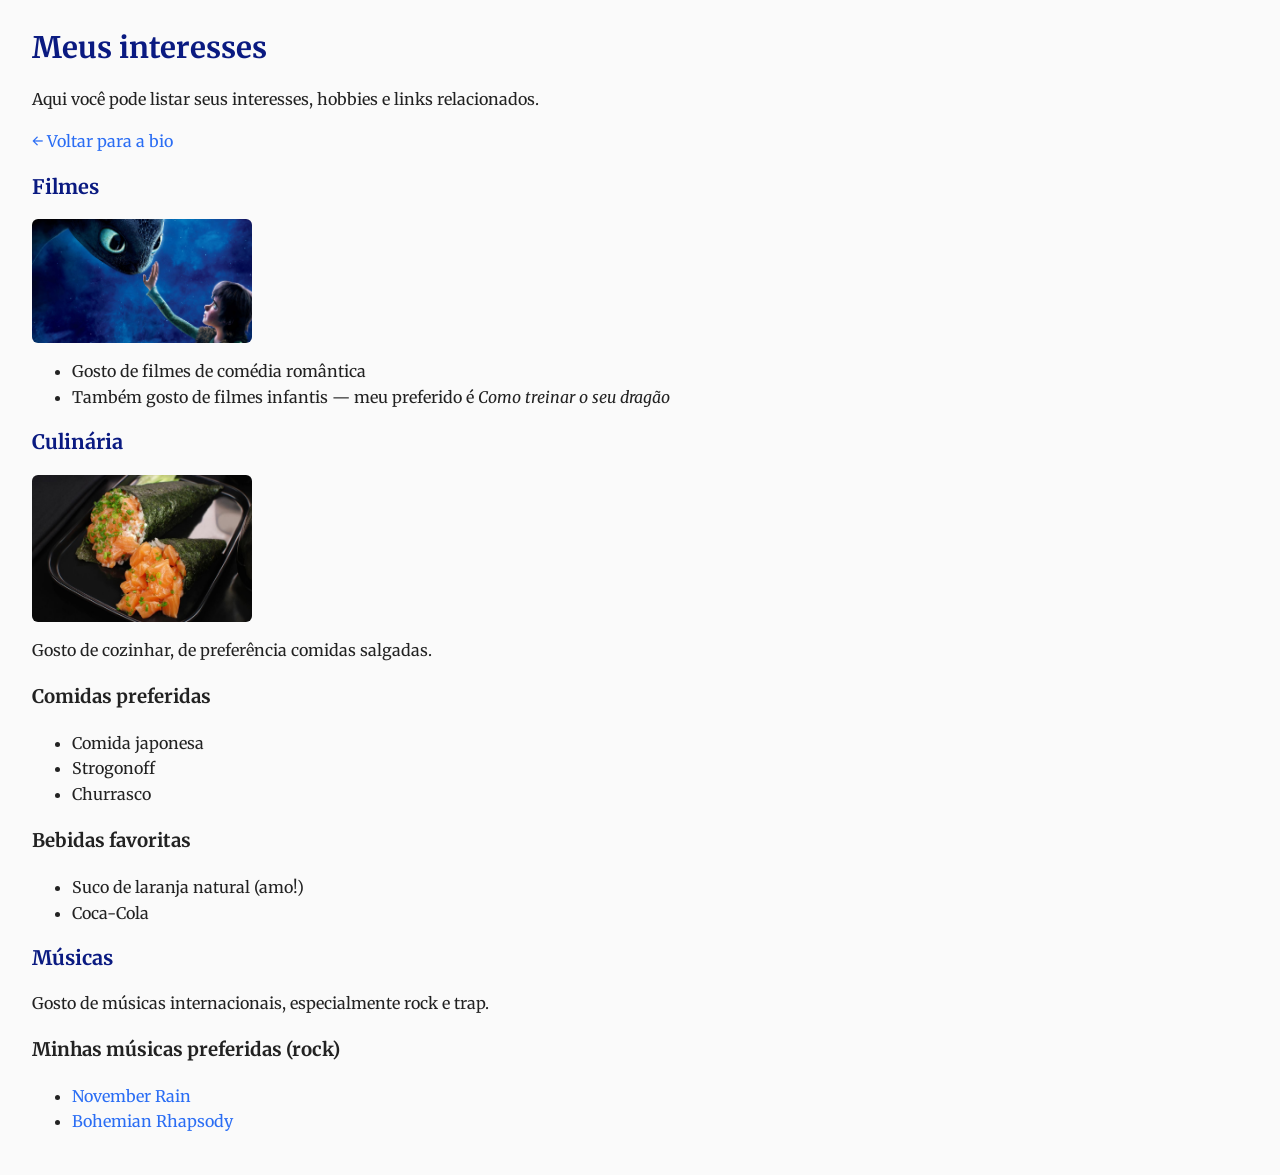
==== interesses.html @ 8dd6eae9 "Inicial: site pessoal  bio e interesses + deploy workflow" ====
<!DOCTYPE html>
<html lang="pt-br">
<head>
    <meta charset="UTF-8">
    <meta name="viewport" content="width=device-width, initial-scale=1.0">
    <title>Meus interesses</title>
    <link href="https://fonts.googleapis.com/css2?family=Merriweather:wght@300;400;700&display=swap" rel="stylesheet">
    <link rel="stylesheet" href="styles.css">
</head>
<body>
    <h1>Meus interesses</h1>
    <p>Aqui você pode listar seus interesses, hobbies e links relacionados.</p>
    <p><a href="INDEX.HTML">&larr; Voltar para a bio</a></p>

    <section id="filmes">
        <h2>Filmes</h2>
    <img src="how-to-train-your-dragon.jpg" alt="Como treinar o seu dragão - capa" class="thumb">
        <ul>
            <li>Gosto de filmes de comédia romântica</li>
            <li>Também gosto de filmes infantis — meu preferido é <em>Como treinar o seu dragão</em></li>
        </ul>
    </section>

    <section id="culinaria">
        <h2>Culinária</h2>
        <img src="temaki-salmao.jpg" alt="Temaki de salmão" class="thumb">
        <p>Gosto de cozinhar, de preferência comidas salgadas.</p>
        <h3>Comidas preferidas</h3>
        <ul>
            <li>Comida japonesa</li>
            <li>Strogonoff</li>
            <li>Churrasco</li>
        </ul>
        <h3>Bebidas favoritas</h3>
        <ul>
            <li>Suco de laranja natural (amo!)</li>
            <li>Coca-Cola</li>
        </ul>
    </section>

    <section id="musicas">
        <h2>Músicas</h2>
        <p>Gosto de músicas internacionais, especialmente rock e trap.</p>
        <h3>Minhas músicas preferidas (rock)</h3>
        <ul>
            <li><a href="https://www.letras.mu.br/guns-n-roses/13382/traducao.html" target="_blank" rel="noopener noreferrer">November Rain</a></li>
            <li><a href="https://www.letras.mu.br/queen/64295" target="_blank" rel="noopener noreferrer">Bohemian Rhapsody</a></li>
        </ul>
    </section>

</body>
</html>
---- styles.css ----
/* Estilos simples para o projeto de bio */
/* Estilos simples e mobile-first para o projeto de bio */
:root{
  --accent: #0a1a81; /* azul escuro */
  --muted: #666;
  --bg: #fafafa;
  --card: #fff;
}

*{ box-sizing: border-box; }
body {
  font-family: 'Merriweather', Georgia, 'Times New Roman', serif;
  line-height: 1.6;
  margin: 0;
  padding: 0.75rem;
  background: var(--bg);
  color: #222;
  -webkit-font-smoothing:antialiased;
}
header, footer {
  text-align: center;
  padding: 0.75rem 0;
  background: var(--card);
  border-bottom: 1px solid #eee;
}
nav {
  margin: 0.5rem 0 1rem;
  text-align: center;
}
nav a{ display:inline-block; padding:0.35rem 0.5rem; }
main {
  width: 100%;
  margin: 0.75rem auto;
  background: var(--card);
  padding: 0.9rem;
  border-radius: 8px;
}
h1 {
  margin: 0 0 0.5rem 0;
  color: var(--accent);
  font-size: 1.4rem;
  font-weight: 700;
}
.thumb {
  max-width: 100%;
  height: auto;
  display: block;
  margin: 0.5rem 0 1rem;
  border-radius: 6px;
}
section h2 {
  color: var(--accent);
  margin-top: 1rem;
  font-size: 1.1rem;
  font-weight: 700;
}
footer p {
  margin: 0.5rem 0;
  font-size: 0.9rem;
  color: var(--muted);
}
a { color: #2a6df4; text-decoration: none; }
a:hover { text-decoration: underline; }

/* Layout para telas médias e maiores */
@media (min-width: 640px){
  body{ padding: 1rem 1.5rem; }
  main{ max-width: 900px; padding: 1.25rem; }
  h1{ font-size: 1.6rem; }
  section h2{ font-size: 1.25rem; }
  .thumb{ max-width: 220px; }
  nav{ text-align:left; }
}

@media (min-width: 1024px){
  body{ padding: 1.5rem 2rem; }
  main{ max-width: 1100px; }
  h1{ font-size: 1.85rem; }
}
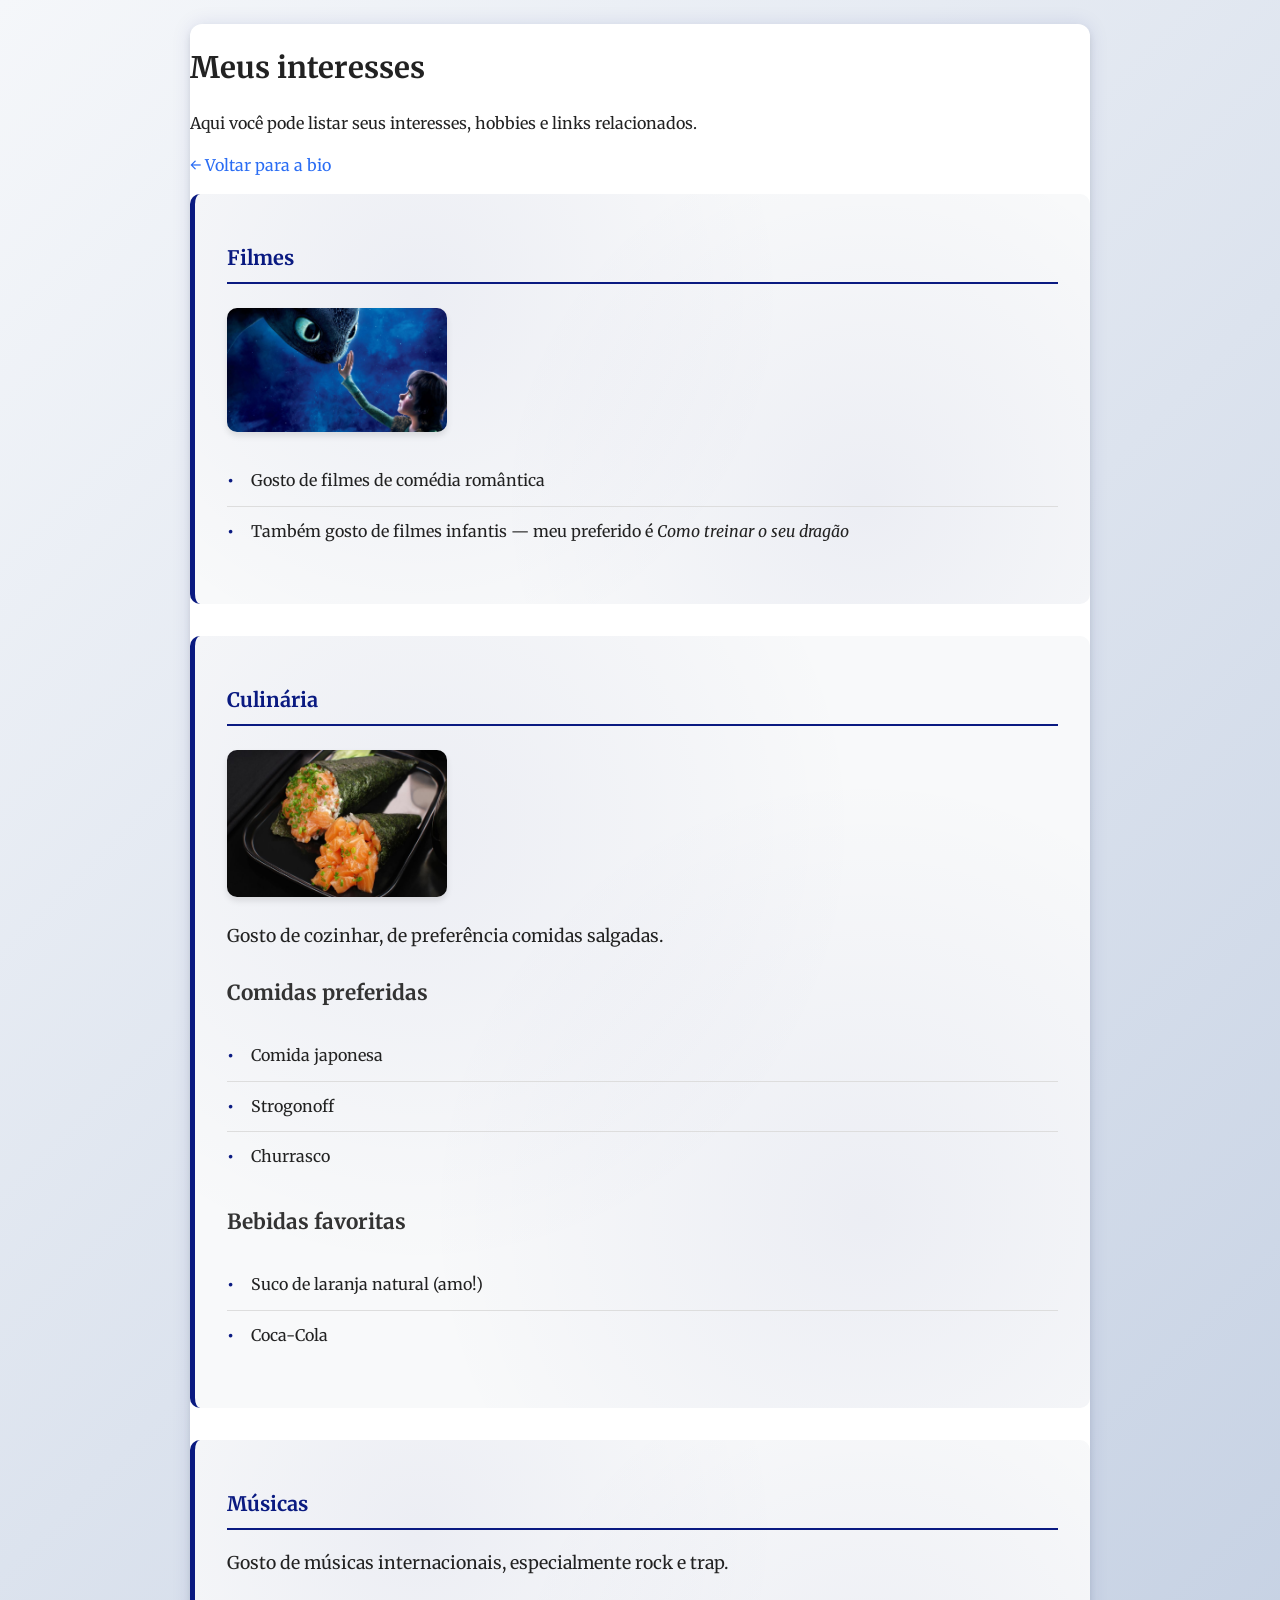
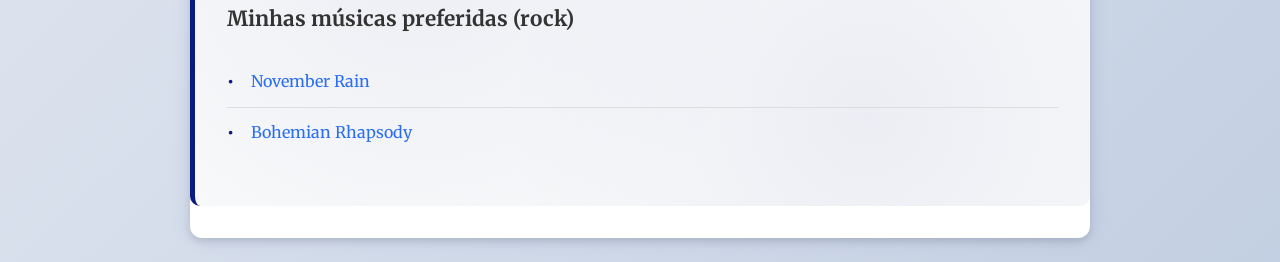
==== commit 1a4bc648: "Acrescentei divs e melhorei o trabalho" ====
--- a/interesses.html
+++ b/interesses.html
@@ -8,45 +8,48 @@
     <link rel="stylesheet" href="styles.css">
 </head>
 <body>
-    <h1>Meus interesses</h1>
-    <p>Aqui você pode listar seus interesses, hobbies e links relacionados.</p>
-    <p><a href="INDEX.HTML">&larr; Voltar para a bio</a></p>
+    <div class="container">
+        <h1>Meus interesses</h1>
+        <p>Aqui você pode listar seus interesses, hobbies e links relacionados.</p>
+        <p><a href="INDEX.HTML">&larr; Voltar para a bio</a></p>
 
-    <section id="filmes">
-        <h2>Filmes</h2>
-    <img src="how-to-train-your-dragon.jpg" alt="Como treinar o seu dragão - capa" class="thumb">
-        <ul>
-            <li>Gosto de filmes de comédia romântica</li>
-            <li>Também gosto de filmes infantis — meu preferido é <em>Como treinar o seu dragão</em></li>
-        </ul>
-    </section>
+        <section id="filmes">
+            <h2>Filmes</h2>
+            <img src="how-to-train-your-dragon.jpg" alt="Como treinar o seu dragão - capa" class="thumb">
+            <ul>
+                <li>Gosto de filmes de comédia romântica</li>
+                <li>Também gosto de filmes infantis — meu preferido é <em>Como treinar o seu dragão</em></li>
+            </ul>
+        </section>
 
-    <section id="culinaria">
-        <h2>Culinária</h2>
-        <img src="temaki-salmao.jpg" alt="Temaki de salmão" class="thumb">
-        <p>Gosto de cozinhar, de preferência comidas salgadas.</p>
-        <h3>Comidas preferidas</h3>
-        <ul>
-            <li>Comida japonesa</li>
-            <li>Strogonoff</li>
-            <li>Churrasco</li>
-        </ul>
-        <h3>Bebidas favoritas</h3>
-        <ul>
-            <li>Suco de laranja natural (amo!)</li>
-            <li>Coca-Cola</li>
-        </ul>
-    </section>
+        <section id="culinaria">
+            <h2>Culinária</h2>
+            <img src="temaki-salmao.jpg" alt="Temaki de salmão" class="thumb">
+            <p>Gosto de cozinhar, de preferência comidas salgadas.</p>
+            <h3>Comidas preferidas</h3>
+            <ul>
+                <li>Comida japonesa</li>
+                <li>Strogonoff</li>
+                <li>Churrasco</li>
+            </ul>
+            <h3>Bebidas favoritas</h3>
+            <ul>
+                <li>Suco de laranja natural (amo!)</li>
+                <li>Coca-Cola</li>
+            </ul>
+        </section>
 
-    <section id="musicas">
-        <h2>Músicas</h2>
-        <p>Gosto de músicas internacionais, especialmente rock e trap.</p>
-        <h3>Minhas músicas preferidas (rock)</h3>
-        <ul>
-            <li><a href="https://www.letras.mu.br/guns-n-roses/13382/traducao.html" target="_blank" rel="noopener noreferrer">November Rain</a></li>
-            <li><a href="https://www.letras.mu.br/queen/64295" target="_blank" rel="noopener noreferrer">Bohemian Rhapsody</a></li>
-        </ul>
-    </section>
+        <section id="musicas">
+            <h2>Músicas</h2>
+            <p>Gosto de músicas internacionais, especialmente rock e trap.</p>
+            <h3>Minhas músicas preferidas (rock)</h3>
+            <ul>
+                <li><a href="https://www.letras.mus.br/guns-n-roses/13382/traducao.html" target="_blank" rel="noopener noreferrer">November Rain</a></li>
+                <li><a href="https://www.letras.mus.br/queen/64295/traducao.html" target="_blank" rel="noopener noreferrer">Bohemian Rhapsody</a></li>
+            </ul>
+        </section>
+    </div>
+</body>
 
 </body>
 </html>
--- a/styles.css
+++ b/styles.css
@@ -3,8 +3,10 @@
 :root{
   --accent: #0a1a81; /* azul escuro */
   --muted: #666;
-  --bg: #fafafa;
+  --bg: linear-gradient(135deg, #f5f7fa 0%, #c3cfe2 100%);
   --card: #fff;
+  --shadow: 0 4px 6px rgba(0,0,0,0.1);
+  --hover-shadow: 0 8px 12px rgba(0,0,0,0.15);
 }
 
 *{ box-sizing: border-box; }
@@ -12,41 +14,181 @@
   font-family: 'Merriweather', Georgia, 'Times New Roman', serif;
   line-height: 1.6;
   margin: 0;
-  padding: 0.75rem;
+  padding: 1rem;
   background: var(--bg);
   color: #222;
   -webkit-font-smoothing:antialiased;
-}
-header, footer {
+  animation: fadeIn 1s ease-in;
+}
+@keyframes fadeIn {
+  from { opacity: 0; }
+  to { opacity: 1; }
+}
+.container {
+  max-width: 900px;
+  margin: 0 auto;
+  background: var(--card);
+  border-radius: 12px;
+  box-shadow: var(--shadow), 0 0 20px rgba(10, 26, 129, 0.1);
+  overflow: hidden;
+  transition: box-shadow 0.3s ease;
+}
+.container:hover {
+  box-shadow: var(--hover-shadow);
+}
+header {
+  background: linear-gradient(135deg, var(--accent) 0%, #1e3c72 100%);
+  color: white;
   text-align: center;
+  padding: 2rem 0;
+  border-bottom: 2px solid #eee;
+  position: relative;
+}
+header::after {
+  content: '';
+  position: absolute;
+  bottom: 0;
+  left: 50%;
+  transform: translateX(-50%);
+  width: 50px;
+  height: 3px;
+  background: white;
+  border-radius: 2px;
+}
+header h1 {
+  margin: 0;
+  font-size: 2.5rem;
+  font-weight: 700;
+  text-shadow: 0 2px 4px rgba(0,0,0,0.3), 0 0 10px rgba(255,255,255,0.5);
+}
+nav {
+  background: #f8f9fa;
+  padding: 1.5rem;
+  text-align: center;
+  border-bottom: 1px solid #e9ecef;
+}
+nav a {
+  display: inline-block;
+  padding: 0.75rem 1.5rem;
+  margin: 0 0.5rem;
+  background: var(--accent);
+  color: white;
+  text-decoration: none;
+  border-radius: 25px;
+  transition: all 0.3s ease;
+  font-weight: 500;
+  box-shadow: 0 2px 4px rgba(0,0,0,0.2);
+}
+nav a:hover {
+  background: #1e3c72;
+  transform: translateY(-2px);
+  box-shadow: 0 4px 8px rgba(0,0,0,0.3), 0 0 15px rgba(10, 26, 129, 0.4);
+}
+main {
+  padding: 2rem;
+  display: grid;
+  grid-template-columns: 1fr;
+  gap: 2rem;
+}
+section {
+  margin-bottom: 2rem;
+  padding: 2rem;
+  background: #f8f9fa;
+  background-image: 
+    radial-gradient(circle at 25% 25%, rgba(10, 26, 129, 0.05) 0%, transparent 50%),
+    radial-gradient(circle at 75% 75%, rgba(10, 26, 129, 0.05) 0%, transparent 50%);
+  border-radius: 10px;
+  border-left: 5px solid var(--accent);
+  transition: transform 0.3s ease, box-shadow 0.3s ease;
+}
+section:hover {
+  transform: translateY(-5px);
+  box-shadow: var(--hover-shadow);
+}
+section h2 {
+  color: var(--accent);
+  margin-top: 0;
+  font-size: 1.8rem;
+  font-weight: 600;
+  border-bottom: 2px solid var(--accent);
+  padding-bottom: 0.5rem;
+}
+section h3 {
+  color: #333;
+  font-size: 1.3rem;
+  margin-top: 1.5rem;
+}
+section p {
+  font-size: 1.1rem;
+  line-height: 1.8;
+}
+ul {
+  list-style: none;
+  padding: 0;
+}
+ul li {
   padding: 0.75rem 0;
-  background: var(--card);
-  border-bottom: 1px solid #eee;
-}
-nav {
-  margin: 0.5rem 0 1rem;
-  text-align: center;
-}
-nav a{ display:inline-block; padding:0.35rem 0.5rem; }
-main {
-  width: 100%;
-  margin: 0.75rem auto;
-  background: var(--card);
-  padding: 0.9rem;
-  border-radius: 8px;
-}
-h1 {
-  margin: 0 0 0.5rem 0;
+  border-bottom: 1px solid #ddd;
+  position: relative;
+  padding-left: 1.5rem;
+}
+ul li::before {
+  content: '•';
   color: var(--accent);
-  font-size: 1.4rem;
-  font-weight: 700;
+  font-weight: bold;
+  position: absolute;
+  left: 0;
+}
+ul li:last-child {
+  border-bottom: none;
 }
 .thumb {
   max-width: 100%;
   height: auto;
   display: block;
-  margin: 0.5rem 0 1rem;
-  border-radius: 6px;
+  margin: 1.5rem 0;
+  border-radius: 10px;
+  box-shadow: var(--shadow);
+  transition: transform 0.3s ease;
+}
+.thumb:hover {
+  transform: scale(1.05);
+}
+footer {
+  background: linear-gradient(135deg, var(--accent) 0%, #1e3c72 100%);
+  background-image: 
+    linear-gradient(135deg, var(--accent) 0%, #1e3c72 100%),
+    repeating-linear-gradient(45deg, transparent, transparent 10px, rgba(255,255,255,0.1) 10px, rgba(255,255,255,0.1) 20px);
+  color: white;
+  text-align: center;
+  padding: 1.5rem 0;
+  border-top: 2px solid #eee;
+}
+footer p {
+  margin: 0;
+  font-size: 1rem;
+}
+
+/* Responsividade */
+@media (max-width: 768px) {
+  header h1 {
+    font-size: 2rem;
+  }
+  nav a {
+    display: block;
+    margin: 0.5rem 0;
+  }
+  section {
+    padding: 1.5rem;
+  }
+  main {
+    padding: 1rem;
+  }
+}
+@media (min-width: 769px) {
+  main {
+    grid-template-columns: repeat(auto-fit, minmax(400px, 1fr));
+  }
 }
 section h2 {
   color: var(--accent);
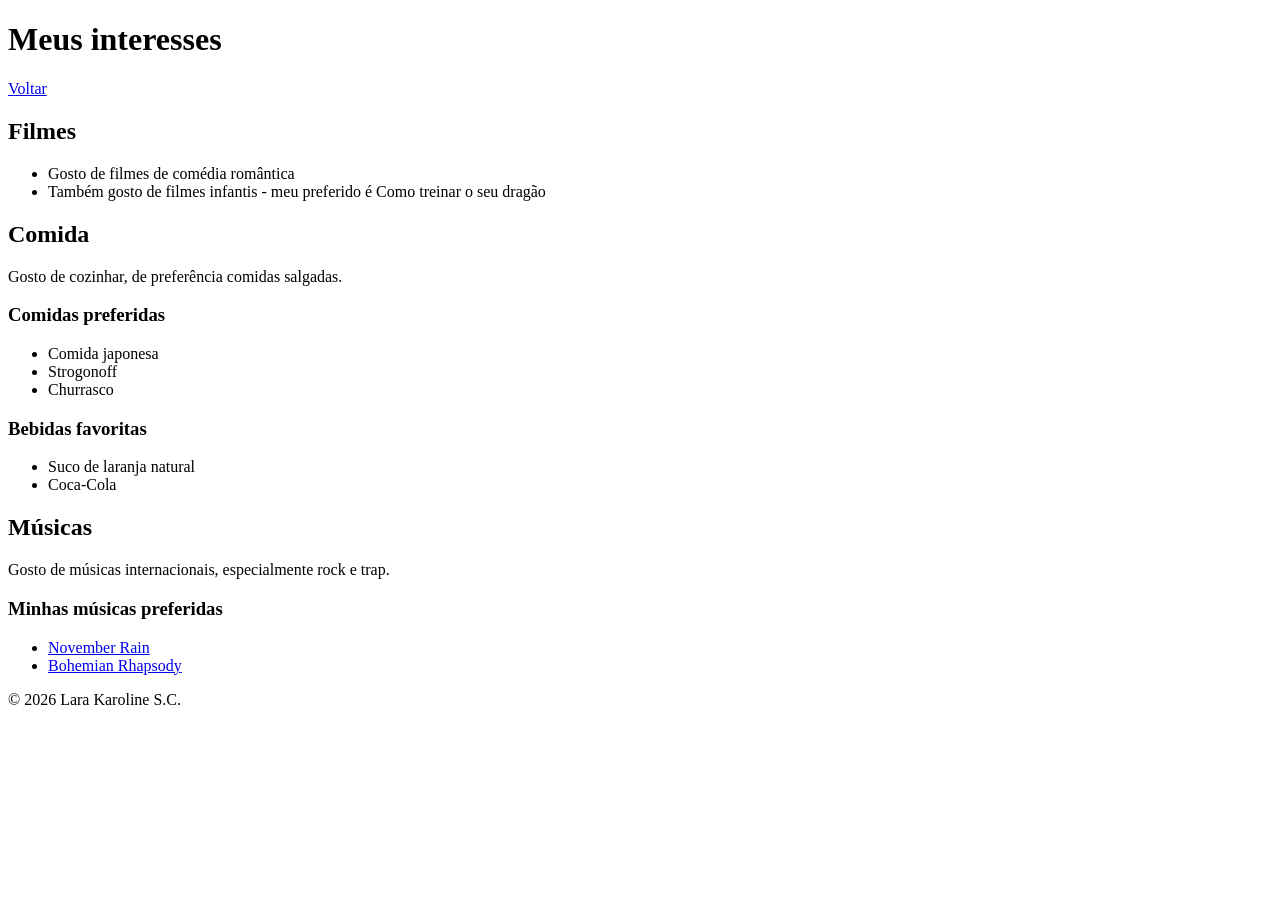
==== commit afbc217f: "coloquei divs" ====
--- a/interesses.html
+++ b/interesses.html
@@ -1,55 +1,61 @@
 <!DOCTYPE html>
-<html lang="pt-br">
+<html>
 <head>
-    <meta charset="UTF-8">
-    <meta name="viewport" content="width=device-width, initial-scale=1.0">
-    <title>Meus interesses</title>
-    <link href="https://fonts.googleapis.com/css2?family=Merriweather:wght@300;400;700&display=swap" rel="stylesheet">
+    <title>Meus Interesses</title>
     <link rel="stylesheet" href="styles.css">
 </head>
 <body>
-    <div class="container">
-        <h1>Meus interesses</h1>
-        <p>Aqui você pode listar seus interesses, hobbies e links relacionados.</p>
-        <p><a href="INDEX.HTML">&larr; Voltar para a bio</a></p>
 
-        <section id="filmes">
-            <h2>Filmes</h2>
-            <img src="how-to-train-your-dragon.jpg" alt="Como treinar o seu dragão - capa" class="thumb">
-            <ul>
-                <li>Gosto de filmes de comédia romântica</li>
-                <li>Também gosto de filmes infantis — meu preferido é <em>Como treinar o seu dragão</em></li>
-            </ul>
-        </section>
+<div class="container">
 
-        <section id="culinaria">
-            <h2>Culinária</h2>
-            <img src="temaki-salmao.jpg" alt="Temaki de salmão" class="thumb">
-            <p>Gosto de cozinhar, de preferência comidas salgadas.</p>
-            <h3>Comidas preferidas</h3>
-            <ul>
-                <li>Comida japonesa</li>
-                <li>Strogonoff</li>
-                <li>Churrasco</li>
-            </ul>
-            <h3>Bebidas favoritas</h3>
-            <ul>
-                <li>Suco de laranja natural (amo!)</li>
-                <li>Coca-Cola</li>
-            </ul>
-        </section>
+  <div class="header">
+    <h1>Meus interesses</h1>
+  </div>
 
-        <section id="musicas">
-            <h2>Músicas</h2>
-            <p>Gosto de músicas internacionais, especialmente rock e trap.</p>
-            <h3>Minhas músicas preferidas (rock)</h3>
-            <ul>
-                <li><a href="https://www.letras.mus.br/guns-n-roses/13382/traducao.html" target="_blank" rel="noopener noreferrer">November Rain</a></li>
-                <li><a href="https://www.letras.mus.br/queen/64295/traducao.html" target="_blank" rel="noopener noreferrer">Bohemian Rhapsody</a></li>
-            </ul>
-        </section>
-    </div>
-</body>
+  <div class="nav">
+    <a href="INDEX.HTML">Voltar</a>
+  </div>
+
+  <div class="section">
+    <h2>Filmes</h2>
+    <ul>
+      <li>Gosto de filmes de comédia romântica</li>
+      <li>Também gosto de filmes infantis - meu preferido é Como treinar o seu dragão</li>
+    </ul>
+  </div>
+
+  <div class="section">
+    <h2>Comida</h2>
+    <p>Gosto de cozinhar, de preferência comidas salgadas.</p>
+    <h3>Comidas preferidas</h3>
+    <ul>
+      <li>Comida japonesa</li>
+      <li>Strogonoff</li>
+      <li>Churrasco</li>
+    </ul>
+
+    <h3>Bebidas favoritas</h3>
+    <ul>
+      <li>Suco de laranja natural</li>
+      <li>Coca-Cola</li>
+    </ul>
+  </div>
+
+  <div class="section">
+    <h2>Músicas</h2>
+    <p>Gosto de músicas internacionais, especialmente rock e trap.</p>
+    <h3>Minhas músicas preferidas</h3>
+    <ul>
+      <li><a href="https://www.letras.mus.br/guns-n-roses/13382/traducao.html">November Rain</a></li>
+      <li><a href="https://www.letras.mus.br/queen/64295/traducao.html">Bohemian Rhapsody</a></li>
+    </ul>
+  </div>
+
+  <div class="footer">
+    <p>&copy; 2026 Lara Karoline S.C.</p>
+  </div>
+
+</div>
 
 </body>
 </html>
